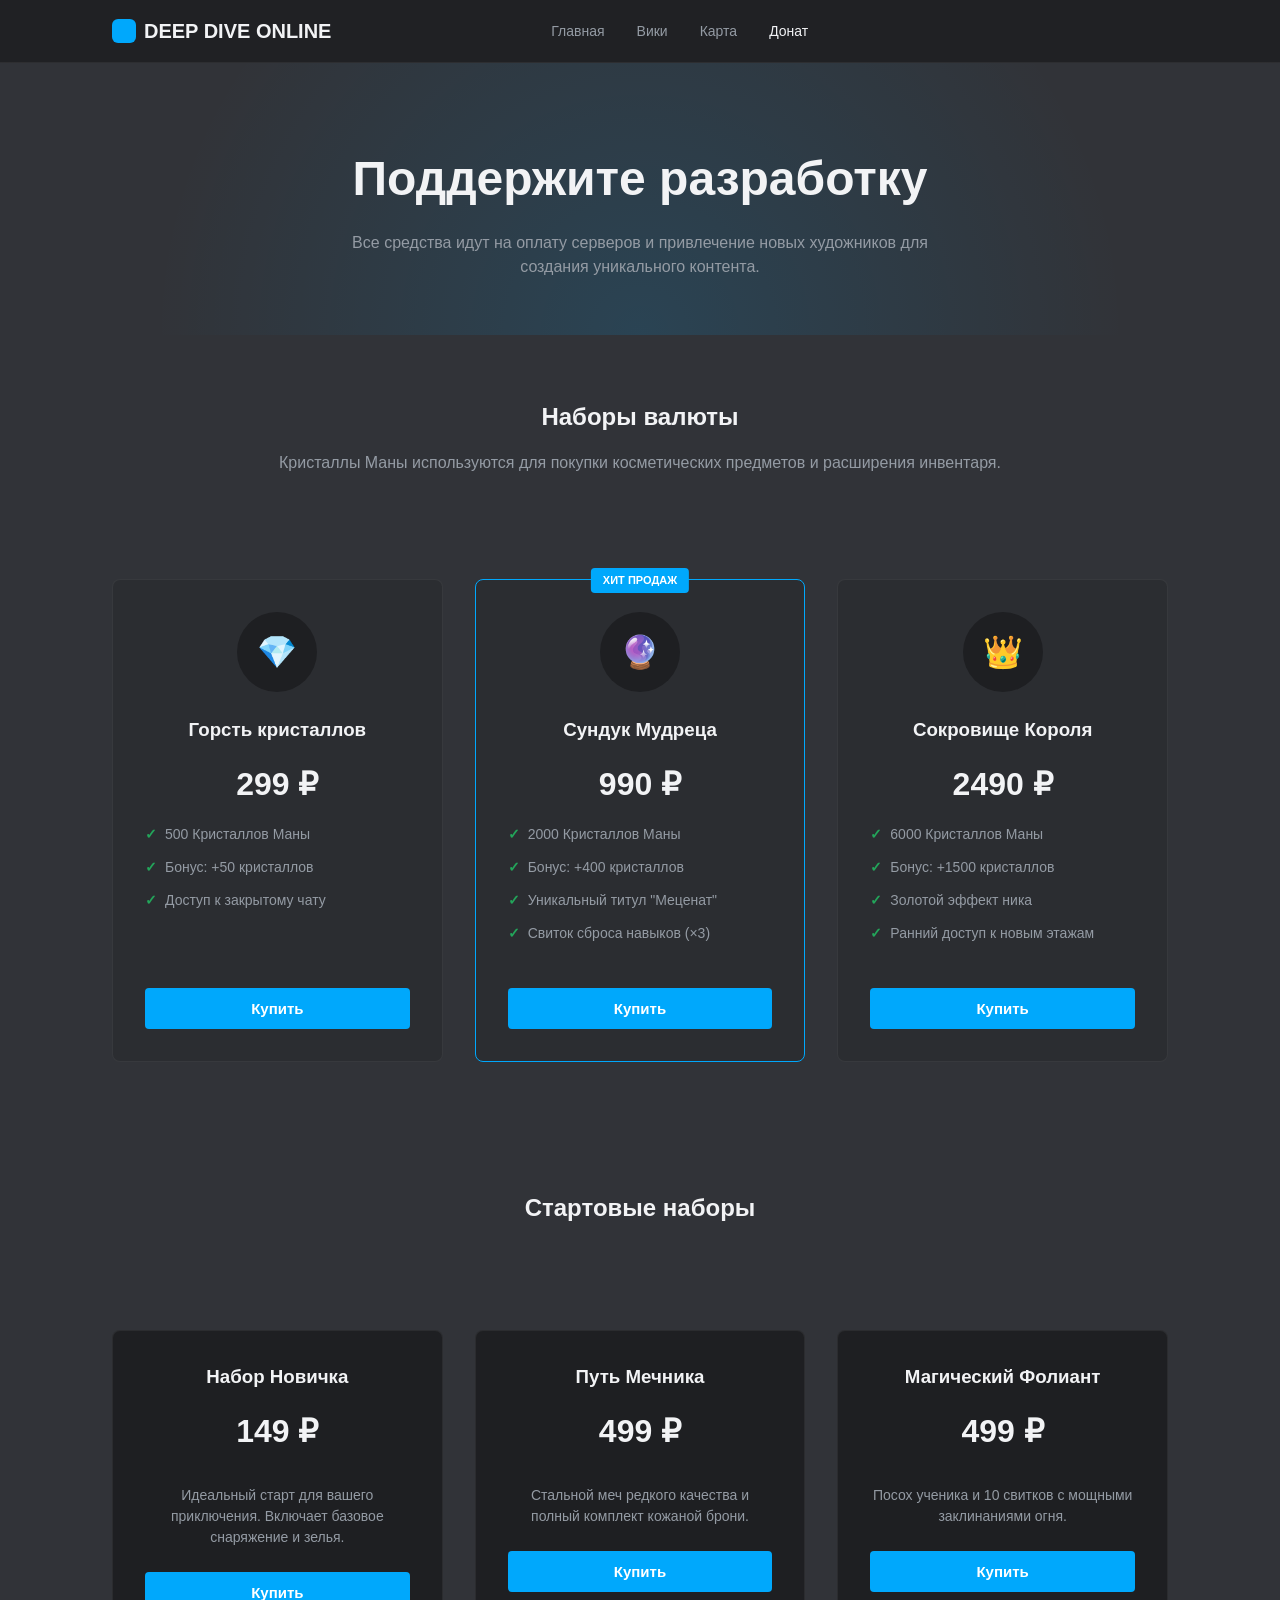
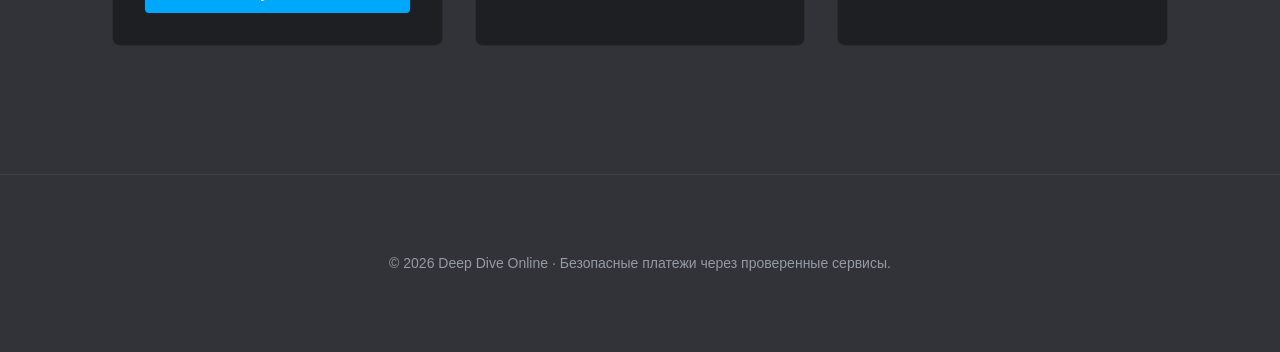
==== donate.html @ 8f648a24 "add site files" ====
<!doctype html>
<html lang="ru">
<head>
  <meta charset="utf-8" />
  <meta name="viewport" content="width=device-width, initial-scale=1" />
  <title>Донат · Deep Dive Online</title>
  <style>
    :root {
      --bg:      #313338;
      --surface: #2b2d31;
      --surface-deep: #1e1f22;
      --fg:      #dbdee1;
      --fg-2:    #f2f3f5;
      --muted:   #949ba4;
      --border:  rgba(255, 255, 255, 0.06);
      --accent:  #00a8fc;
      --success: #23a55a;

      --font-display: "gg sans", -apple-system, BlinkMacSystemFont, "Segoe UI", Roboto, Helvetica, Arial, sans-serif;
      --font-body:    "gg sans", -apple-system, BlinkMacSystemFont, "Segoe UI", Roboto, Helvetica, Arial, sans-serif;
      --font-mono:    "gg mono", ui-monospace, 'JetBrains Mono', 'SF Mono', Menlo, monospace;

      --accent-soft: rgba(0, 168, 252, 0.14);
      --container: 1120px;
      --gutter: 32px;
      --radius: 8px;
    }

    *, *::before, *::after { box-sizing: border-box; }
    body {
      margin: 0;
      background: var(--bg);
      color: var(--fg);
      font-family: var(--font-body);
      font-size: 16px;
      line-height: 1.5;
    }
    a { color: inherit; text-decoration: none; }
    h1, h2, h3 { color: var(--fg-2); margin: 0; }

    .container { max-width: var(--container); margin-inline: auto; padding-inline: var(--gutter); }

    .topnav {
      position: sticky; top: 0; z-index: 100;
      background: rgba(30, 31, 34, 0.85);
      backdrop-filter: blur(12px);
      border-bottom: 1px solid var(--border);
    }
    .topnav-inner { display: flex; align-items: center; justify-content: space-between; padding-block: 16px; }
    .logo { font-size: 20px; font-weight: 800; color: var(--fg-2); display: flex; align-items: center; gap: 8px; }
    .logo-icon { width: 24px; height: 24px; background: var(--accent); border-radius: 6px; }
    .topnav nav { display: flex; gap: 32px; }
    .topnav nav a { font-size: 14px; font-weight: 500; color: var(--muted); }
    .topnav nav a:hover, .topnav nav a.active { color: var(--fg-2); }

    .hero { text-align: center; padding-block: 80px 40px; background: radial-gradient(circle at 50% 100%, var(--accent-soft) 0%, transparent 70%); }
    .hero h1 { font-size: 48px; margin-bottom: 16px; }
    .hero p { color: var(--muted); max-width: 600px; margin-inline: auto; }

    .grid { display: grid; grid-template-columns: repeat(3, 1fr); gap: 32px; padding-block: 64px; }
    @media (max-width: 900px) { .grid { grid-template-columns: repeat(2, 1fr); } }
    @media (max-width: 600px) { .grid { grid-template-columns: 1fr; } }

    .pack-card {
      background: var(--surface); border: 1px solid var(--border); border-radius: var(--radius);
      padding: 32px; text-align: center; display: flex; flex-direction: column; transition: transform 0.2s ease;
    }
    .pack-card:hover { transform: translateY(-8px); border-color: var(--accent); }
    .pack-icon { width: 80px; height: 80px; background: var(--surface-deep); border-radius: 50%; margin: 0 auto 24px; display: grid; place-items: center; color: var(--accent); font-size: 32px; }
    .pack-price { font-size: 32px; font-weight: 800; color: var(--fg-2); margin-block: 16px; }
    .pack-features { list-style: none; padding: 0; margin: 0 0 32px; font-size: 14px; color: var(--muted); text-align: left; flex-grow: 1; }
    .pack-features li { margin-bottom: 12px; display: flex; align-items: center; gap: 8px; }
    .pack-features li::before { content: '✓'; color: var(--success); font-weight: 800; }

    .btn {
      display: inline-flex; align-items: center; justify-content: center;
      padding: 12px 24px; border-radius: 4px; border: none;
      font-size: 15px; font-weight: 600; cursor: pointer; transition: all 0.2s ease;
    }
    .btn-primary { background: var(--accent); color: white; width: 100%; }
    .btn-primary:hover { opacity: 0.9; }

    .section-title { margin-bottom: 40px; text-align: center; }

    .pagefoot { padding-block: 64px; border-top: 1px solid var(--border); color: var(--muted); font-size: 14px; }
  </style>
</head>
<body>
  <header class="topnav">
    <div class="container topnav-inner">
      <a href="index.html" class="logo">
        <div class="logo-icon"></div>
        DEEP DIVE ONLINE
      </a>
      <nav>
        <a href="index.html">Главная</a>
        <a href="wiki.html">Вики</a>
        <a href="map.html">Карта</a>
        <a href="donate.html" class="active">Донат</a>
      </nav>
      <div style="width: 140px;"></div>
    </div>
  </header>

  <main>
    <section class="hero" data-od-id="donate-hero">
      <div class="container">
        <h1>Поддержите разработку</h1>
        <p>Все средства идут на оплату серверов и привлечение новых художников для создания уникального контента.</p>
      </div>
    </section>

    <section class="container" style="padding-block: 64px;" data-od-id="currency-packs">
      <div class="section-title">
        <h2>Наборы валюты</h2>
        <p style="color: var(--muted);">Кристаллы Маны используются для покупки косметических предметов и расширения инвентаря.</p>
      </div>

      <div class="grid">
        <div class="pack-card">
          <div class="pack-icon">💎</div>
          <h3>Горсть кристаллов</h3>
          <div class="pack-price">299 ₽</div>
          <ul class="pack-features">
            <li>500 Кристаллов Маны</li>
            <li>Бонус: +50 кристаллов</li>
            <li>Доступ к закрытому чату</li>
          </ul>
          <button class="btn btn-primary">Купить</button>
        </div>

        <div class="pack-card" style="border-color: var(--accent); position: relative;">
          <div style="position: absolute; top: -12px; left: 50%; transform: translateX(-50%); background: var(--accent); color: white; padding: 4px 12px; border-radius: 4px; font-size: 11px; font-weight: 800; text-transform: uppercase;">ХИТ ПРОДАЖ</div>
          <div class="pack-icon">🔮</div>
          <h3>Сундук Мудреца</h3>
          <div class="pack-price">990 ₽</div>
          <ul class="pack-features">
            <li>2000 Кристаллов Маны</li>
            <li>Бонус: +400 кристаллов</li>
            <li>Уникальный титул "Меценат"</li>
            <li>Свиток сброса навыков (×3)</li>
          </ul>
          <button class="btn btn-primary">Купить</button>
        </div>

        <div class="pack-card">
          <div class="pack-icon">👑</div>
          <h3>Сокровище Короля</h3>
          <div class="pack-price">2490 ₽</div>
          <ul class="pack-features">
            <li>6000 Кристаллов Маны</li>
            <li>Бонус: +1500 кристаллов</li>
            <li>Золотой эффект ника</li>
            <li>Ранний доступ к новым этажам</li>
          </ul>
          <button class="btn btn-primary">Купить</button>
        </div>
      </div>

      <div class="section-title" style="margin-top: 64px;" data-od-id="starter-packs-title">
        <h2>Стартовые наборы</h2>
      </div>

      <div class="grid" data-od-id="starter-packs">
        <div class="pack-card" style="background: var(--surface-deep);">
          <h3>Набор Новичка</h3>
          <div class="pack-price">149 ₽</div>
          <p style="font-size: 14px; color: var(--muted); margin-bottom: 24px;">Идеальный старт для вашего приключения. Включает базовое снаряжение и зелья.</p>
          <button class="btn btn-primary">Купить</button>
        </div>
        <div class="pack-card" style="background: var(--surface-deep);">
          <h3>Путь Мечника</h3>
          <div class="pack-price">499 ₽</div>
          <p style="font-size: 14px; color: var(--muted); margin-bottom: 24px;">Стальной меч редкого качества и полный комплект кожаной брони.</p>
          <button class="btn btn-primary">Купить</button>
        </div>
        <div class="pack-card" style="background: var(--surface-deep);">
          <h3>Магический Фолиант</h3>
          <div class="pack-price">499 ₽</div>
          <p style="font-size: 14px; color: var(--muted); margin-bottom: 24px;">Посох ученика и 10 свитков с мощными заклинаниями огня.</p>
          <button class="btn btn-primary">Купить</button>
        </div>
      </div>
    </section>
  </main>

  <footer class="pagefoot">
    <div class="container" style="text-align: center;">
      <p>© 2026 Deep Dive Online · Безопасные платежи через проверенные сервисы.</p>
    </div>
  </footer>
</body>
</html>
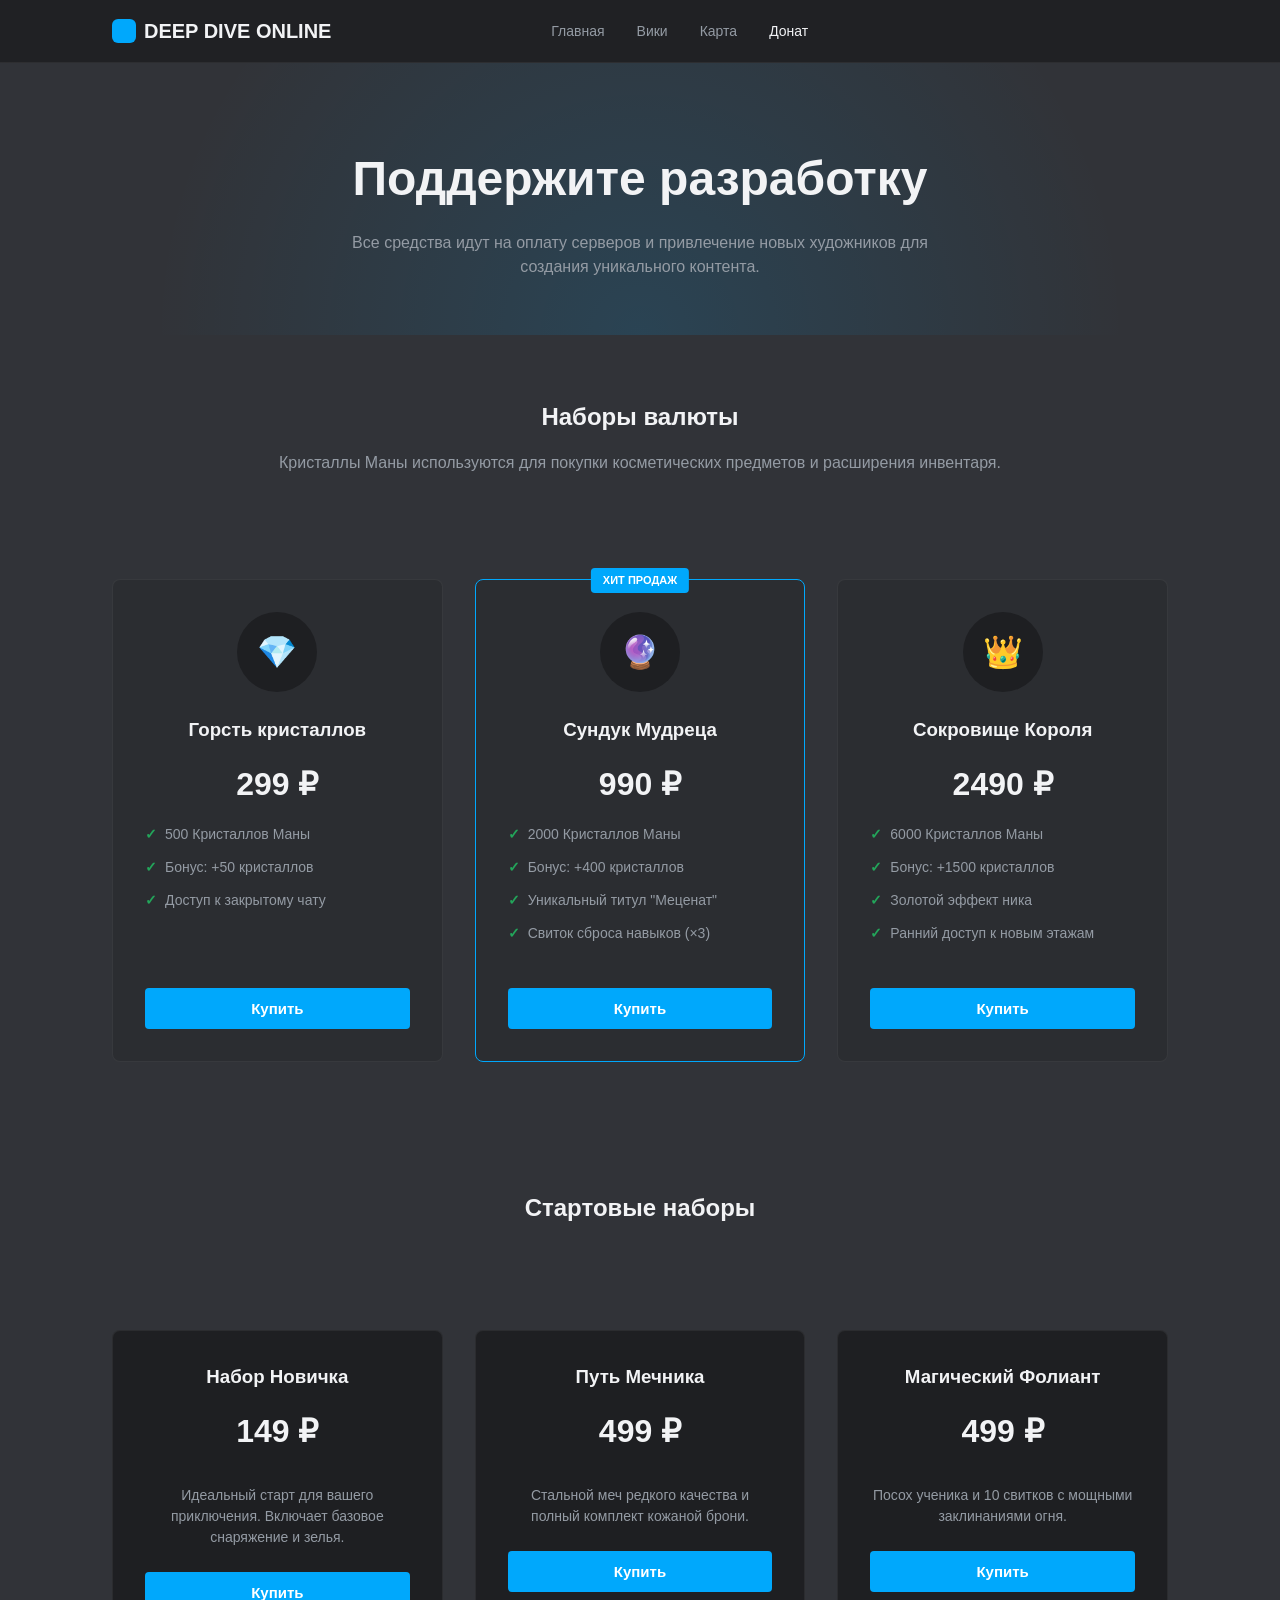
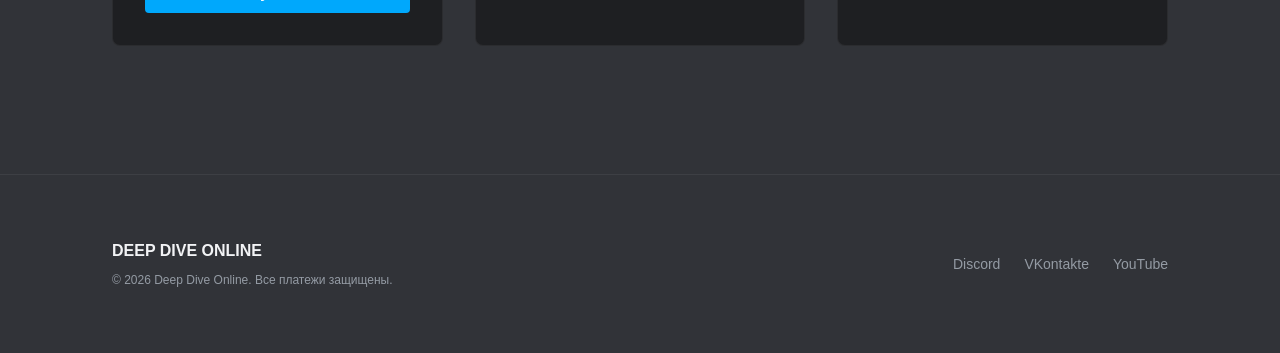
==== commit 82987613: "Added new game menu" ====
--- a/donate.html
+++ b/donate.html
@@ -185,9 +185,20 @@
   </main>
 
   <footer class="pagefoot">
-    <div class="container" style="text-align: center;">
-      <p>© 2026 Deep Dive Online · Безопасные платежи через проверенные сервисы.</p>
+    <div class="container" style="display: flex; justify-content: space-between; align-items: center;">
+      <div>
+        <div class="logo" style="font-size: 16px; margin-bottom: 8px;">DEEP DIVE ONLINE</div>
+        <p style="font-size: 12px; color: var(--muted); margin: 0;">© 2026 Deep Dive Online. Все платежи защищены.</p>
+      </div>
+      <div style="display: flex; gap: 24px;">
+        <a href="https://discord.gg/4eaTYPNJUj" target="_blank" style="color: var(--muted); transition: color 0.2s ease;">Discord</a>
+        <a href="#" style="color: var(--muted);">VKontakte</a>
+        <a href="#" style="color: var(--muted);">YouTube</a>
+      </div>
     </div>
   </footer>
+  <style>
+    .pagefoot a:hover { color: var(--fg-2) !important; }
+  </style>
 </body>
 </html>
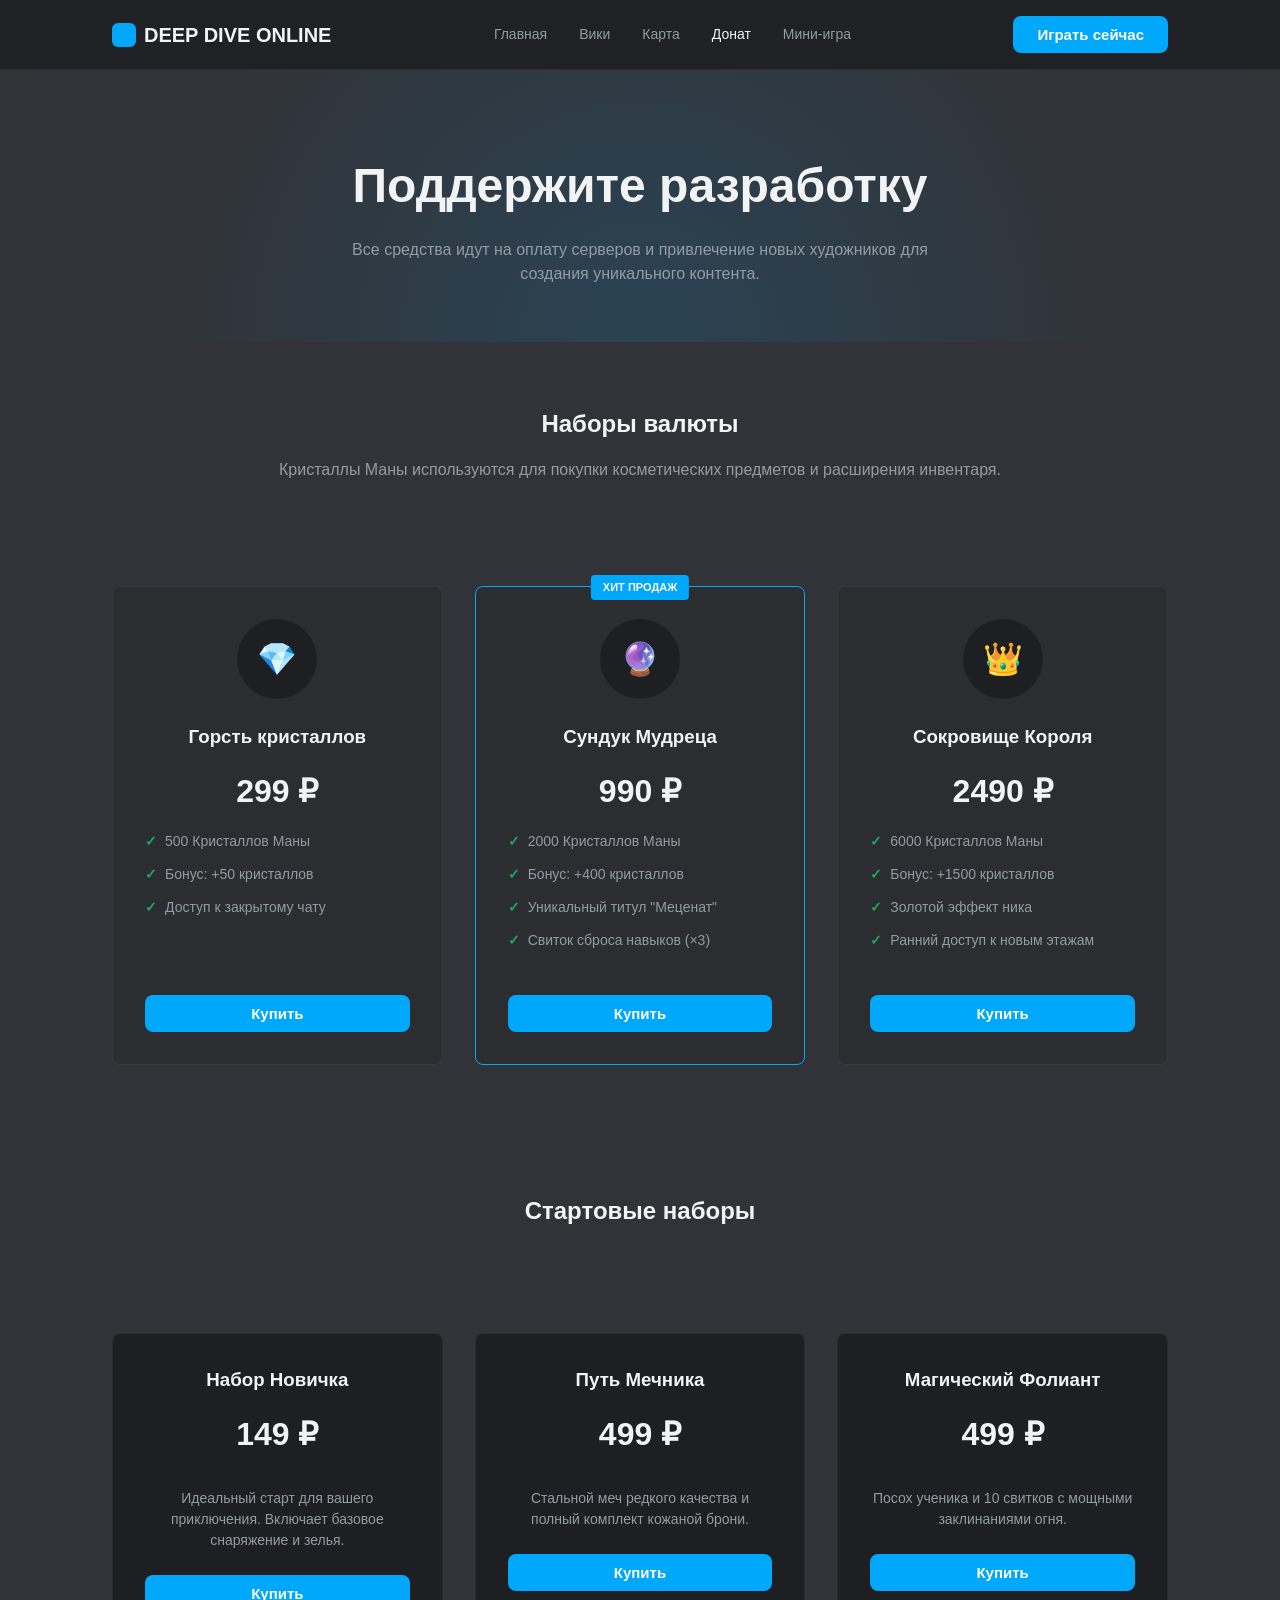
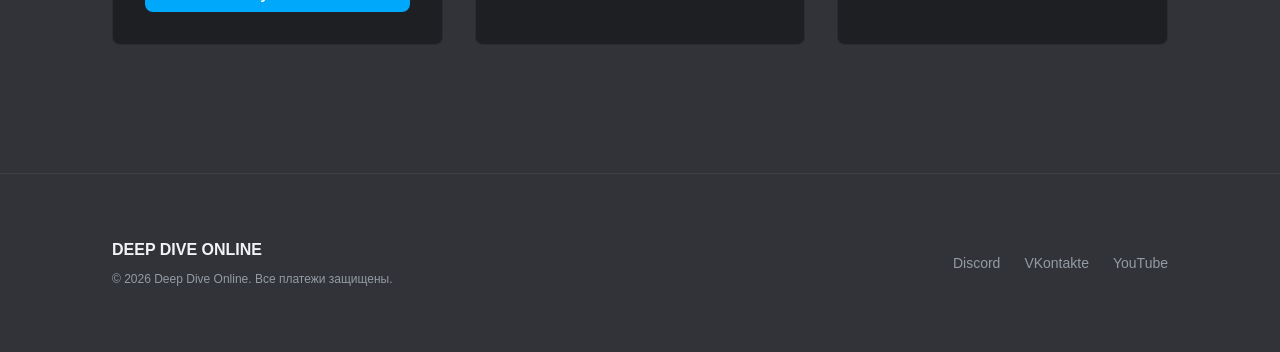
==== commit 0e9bdfd8: "Обновил сайт" ====
--- a/donate.html
+++ b/donate.html
@@ -48,13 +48,50 @@
     }
     .topnav-inner { display: flex; align-items: center; justify-content: space-between; padding-block: 16px; }
     .logo { font-size: 20px; font-weight: 800; color: var(--fg-2); display: flex; align-items: center; gap: 8px; }
-    .logo-icon { width: 24px; height: 24px; background: var(--accent); border-radius: 6px; }
+    .logo-icon { width: 24px; height: 24px; background: var(--accent); border-radius: 6px; flex-shrink: 0; }
     .topnav nav { display: flex; gap: 32px; }
-    .topnav nav a { font-size: 14px; font-weight: 500; color: var(--muted); }
+    .topnav nav a { font-size: 14px; font-weight: 500; color: var(--muted); white-space: nowrap; }
     .topnav nav a:hover, .topnav nav a.active { color: var(--fg-2); }
-
-    .hero { text-align: center; padding-block: 80px 40px; background: radial-gradient(circle at 50% 100%, var(--accent-soft) 0%, transparent 70%); }
-    .hero h1 { font-size: 48px; margin-bottom: 16px; }
+    .topnav .btn { flex-shrink: 0; }
+
+    .nav-toggle {
+      display: none; flex-direction: column; gap: 5px; cursor: pointer;
+      background: none; border: none; padding: 8px; z-index: 200;
+    }
+    .nav-toggle span {
+      display: block; width: 22px; height: 2px; background: var(--fg-2);
+      border-radius: 2px; transition: transform 0.3s ease, opacity 0.3s ease;
+    }
+    .nav-toggle.is-active span:nth-child(1) { transform: translateY(7px) rotate(45deg); }
+    .nav-toggle.is-active span:nth-child(2) { opacity: 0; }
+    .nav-toggle.is-active span:nth-child(3) { transform: translateY(-7px) rotate(-45deg); }
+
+    .nav-overlay {
+      display: none; position: fixed; inset: 0; background: rgba(0,0,0,0.6);
+      z-index: 50; opacity: 0; transition: opacity 0.3s ease;
+    }
+    .nav-overlay.is-open { display: block; opacity: 1; }
+
+    @media (max-width: 820px) {
+      .topnav nav {
+        position: fixed; top: 0; right: -280px; width: 260px; height: 100vh;
+        background: var(--surface-deep); flex-direction: column; gap: 4px;
+        padding: 80px 24px 24px; z-index: 100; transition: right 0.3s cubic-bezier(0.4, 0, 0.2, 1);
+        border-left: 1px solid var(--border); box-shadow: -20px 0 40px rgba(0,0,0,0.4);
+      }
+      .topnav nav.is-open { right: 0; }
+      .topnav nav a { font-size: 16px; padding: 12px 16px; border-radius: 6px; white-space: normal; }
+      .topnav nav a:hover { background: var(--fg-soft); }
+      .topnav .btn { display: none; }
+      .nav-toggle { display: flex; }
+    }
+    @media (max-width: 480px) {
+      .topnav-inner { padding-block: 12px; }
+      .logo { font-size: 16px; }
+    }
+
+    .hero { text-align: center; padding-block: clamp(48px, 8vw, 80px) clamp(24px, 4vw, 40px); background: radial-gradient(circle at 50% 100%, var(--accent-soft) 0%, transparent 70%); }
+    .hero h1 { font-size: clamp(32px, 6vw, 48px); margin-bottom: 16px; }
     .hero p { color: var(--muted); max-width: 600px; margin-inline: auto; }
 
     .grid { display: grid; grid-template-columns: repeat(3, 1fr); gap: 32px; padding-block: 64px; }
@@ -74,15 +111,43 @@
 
     .btn {
       display: inline-flex; align-items: center; justify-content: center;
-      padding: 12px 24px; border-radius: 4px; border: none;
+      padding: 10px 24px; border-radius: var(--radius); border: none;
       font-size: 15px; font-weight: 600; cursor: pointer; transition: all 0.2s ease;
     }
-    .btn-primary { background: var(--accent); color: white; width: 100%; }
+    .btn-primary { background: var(--accent); color: white; }
     .btn-primary:hover { opacity: 0.9; }
 
     .section-title { margin-bottom: 40px; text-align: center; }
 
-    .pagefoot { padding-block: 64px; border-top: 1px solid var(--border); color: var(--muted); font-size: 14px; }
+    .pagefoot { padding-block: clamp(40px, 6vw, 64px); border-top: 1px solid var(--border); color: var(--muted); font-size: 14px; }
+    .pagefoot-inner { display: flex; justify-content: space-between; align-items: center; flex-wrap: wrap; gap: 16px; }
+    @media (max-width: 600px) { .pagefoot-inner { flex-direction: column; text-align: center; } }
+
+    /* ===== ANIMATIONS ===== */
+    @keyframes fadeInUp {
+      from { opacity: 0; transform: translateY(30px); }
+      to   { opacity: 1; transform: translateY(0); }
+    }
+    @keyframes fadeIn {
+      from { opacity: 0; }
+      to   { opacity: 1; }
+    }
+    @keyframes float {
+      0%, 100% { transform: translateY(0); }
+      50%      { transform: translateY(-12px); }
+    }
+    .reveal {
+      opacity: 0; transform: translateY(30px);
+      transition: opacity 0.7s cubic-bezier(0.16, 1, 0.3, 1),
+                  transform 0.7s cubic-bezier(0.16, 1, 0.3, 1);
+    }
+    .reveal.visible {
+      opacity: 1; transform: translateY(0);
+    }
+    .reveal-delay-1 { transition-delay: 0.1s; }
+    .reveal-delay-2 { transition-delay: 0.2s; }
+    .reveal-delay-3 { transition-delay: 0.3s; }
+    .animate-float { animation: float 6s ease-in-out infinite; }
   </style>
 </head>
 <body>
@@ -92,18 +157,24 @@
         <div class="logo-icon"></div>
         DEEP DIVE ONLINE
       </a>
-      <nav>
+      <nav id="mainNav">
         <a href="index.html">Главная</a>
         <a href="wiki.html">Вики</a>
         <a href="map.html">Карта</a>
         <a href="donate.html" class="active">Донат</a>
+        <a href="minigame.html">Мини-игра</a>
+        <a href="#" class="btn btn-primary" style="display:none; text-align:center; margin-top:8px;" id="mobileCta">Играть сейчас</a>
       </nav>
-      <div style="width: 140px;"></div>
+      <button class="btn btn-primary" id="desktopCta">Играть сейчас</button>
+      <button class="nav-toggle" id="navToggle" aria-label="Меню">
+        <span></span><span></span><span></span>
+      </button>
     </div>
+    <div class="nav-overlay" id="navOverlay"></div>
   </header>
 
   <main>
-    <section class="hero" data-od-id="donate-hero">
+    <section class="hero reveal" data-od-id="donate-hero">
       <div class="container">
         <h1>Поддержите разработку</h1>
         <p>Все средства идут на оплату серверов и привлечение новых художников для создания уникального контента.</p>
@@ -111,14 +182,14 @@
     </section>
 
     <section class="container" style="padding-block: 64px;" data-od-id="currency-packs">
-      <div class="section-title">
+      <div class="section-title reveal">
         <h2>Наборы валюты</h2>
         <p style="color: var(--muted);">Кристаллы Маны используются для покупки косметических предметов и расширения инвентаря.</p>
       </div>
 
       <div class="grid">
-        <div class="pack-card">
-          <div class="pack-icon">💎</div>
+        <div class="pack-card reveal reveal-delay-1">
+          <div class="pack-icon animate-float">💎</div>
           <h3>Горсть кристаллов</h3>
           <div class="pack-price">299 ₽</div>
           <ul class="pack-features">
@@ -129,9 +200,9 @@
           <button class="btn btn-primary">Купить</button>
         </div>
 
-        <div class="pack-card" style="border-color: var(--accent); position: relative;">
+        <div class="pack-card reveal reveal-delay-2" style="border-color: var(--accent); position: relative;">
           <div style="position: absolute; top: -12px; left: 50%; transform: translateX(-50%); background: var(--accent); color: white; padding: 4px 12px; border-radius: 4px; font-size: 11px; font-weight: 800; text-transform: uppercase;">ХИТ ПРОДАЖ</div>
-          <div class="pack-icon">🔮</div>
+          <div class="pack-icon animate-float" style="animation-delay: 0.5s;">🔮</div>
           <h3>Сундук Мудреца</h3>
           <div class="pack-price">990 ₽</div>
           <ul class="pack-features">
@@ -143,8 +214,8 @@
           <button class="btn btn-primary">Купить</button>
         </div>
 
-        <div class="pack-card">
-          <div class="pack-icon">👑</div>
+        <div class="pack-card reveal reveal-delay-3">
+          <div class="pack-icon animate-float" style="animation-delay: 1s;">👑</div>
           <h3>Сокровище Короля</h3>
           <div class="pack-price">2490 ₽</div>
           <ul class="pack-features">
@@ -157,24 +228,24 @@
         </div>
       </div>
 
-      <div class="section-title" style="margin-top: 64px;" data-od-id="starter-packs-title">
+      <div class="section-title reveal" style="margin-top: 64px;" data-od-id="starter-packs-title">
         <h2>Стартовые наборы</h2>
       </div>
 
       <div class="grid" data-od-id="starter-packs">
-        <div class="pack-card" style="background: var(--surface-deep);">
+        <div class="pack-card reveal" style="background: var(--surface-deep);">
           <h3>Набор Новичка</h3>
           <div class="pack-price">149 ₽</div>
           <p style="font-size: 14px; color: var(--muted); margin-bottom: 24px;">Идеальный старт для вашего приключения. Включает базовое снаряжение и зелья.</p>
           <button class="btn btn-primary">Купить</button>
         </div>
-        <div class="pack-card" style="background: var(--surface-deep);">
+        <div class="pack-card reveal reveal-delay-1" style="background: var(--surface-deep);">
           <h3>Путь Мечника</h3>
           <div class="pack-price">499 ₽</div>
           <p style="font-size: 14px; color: var(--muted); margin-bottom: 24px;">Стальной меч редкого качества и полный комплект кожаной брони.</p>
           <button class="btn btn-primary">Купить</button>
         </div>
-        <div class="pack-card" style="background: var(--surface-deep);">
+        <div class="pack-card reveal reveal-delay-2" style="background: var(--surface-deep);">
           <h3>Магический Фолиант</h3>
           <div class="pack-price">499 ₽</div>
           <p style="font-size: 14px; color: var(--muted); margin-bottom: 24px;">Посох ученика и 10 свитков с мощными заклинаниями огня.</p>
@@ -185,7 +256,7 @@
   </main>
 
   <footer class="pagefoot">
-    <div class="container" style="display: flex; justify-content: space-between; align-items: center;">
+    <div class="container pagefoot-inner">
       <div>
         <div class="logo" style="font-size: 16px; margin-bottom: 8px;">DEEP DIVE ONLINE</div>
         <p style="font-size: 12px; color: var(--muted); margin: 0;">© 2026 Deep Dive Online. Все платежи защищены.</p>
@@ -200,5 +271,55 @@
   <style>
     .pagefoot a:hover { color: var(--fg-2) !important; }
   </style>
+
+  <script>
+    const navToggle = document.getElementById('navToggle');
+    const mainNav = document.getElementById('mainNav');
+    const navOverlay = document.getElementById('navOverlay');
+    const mobileCta = document.getElementById('mobileCta');
+    const desktopCta = document.getElementById('desktopCta');
+
+    function isMobile() { return window.innerWidth <= 820; }
+
+    function updateNav() {
+      if (isMobile()) {
+        if (mobileCta) mobileCta.style.display = 'block';
+        if (desktopCta) desktopCta.style.display = 'none';
+      } else {
+        if (mobileCta) mobileCta.style.display = 'none';
+        if (desktopCta) desktopCta.style.display = 'inline-flex';
+        mainNav.classList.remove('is-open');
+        navOverlay.classList.remove('is-open');
+        navToggle.classList.remove('is-active');
+      }
+    }
+
+    navToggle.addEventListener('click', () => {
+      mainNav.classList.toggle('is-open');
+      navOverlay.classList.toggle('is-open');
+      navToggle.classList.toggle('is-active');
+    });
+
+    navOverlay.addEventListener('click', () => {
+      mainNav.classList.remove('is-open');
+      navOverlay.classList.remove('is-open');
+      navToggle.classList.remove('is-active');
+    });
+
+    window.addEventListener('resize', updateNav);
+    updateNav();
+
+    // Scroll reveal animations
+    const revealObserver = new IntersectionObserver((entries) => {
+      entries.forEach(entry => {
+        if (entry.isIntersecting) {
+          entry.target.classList.add('visible');
+          revealObserver.unobserve(entry.target);
+        }
+      });
+    }, { threshold: 0.1, rootMargin: '0px 0px -40px 0px' });
+
+    document.querySelectorAll('.reveal').forEach(el => revealObserver.observe(el));
+  </script>
 </body>
 </html>
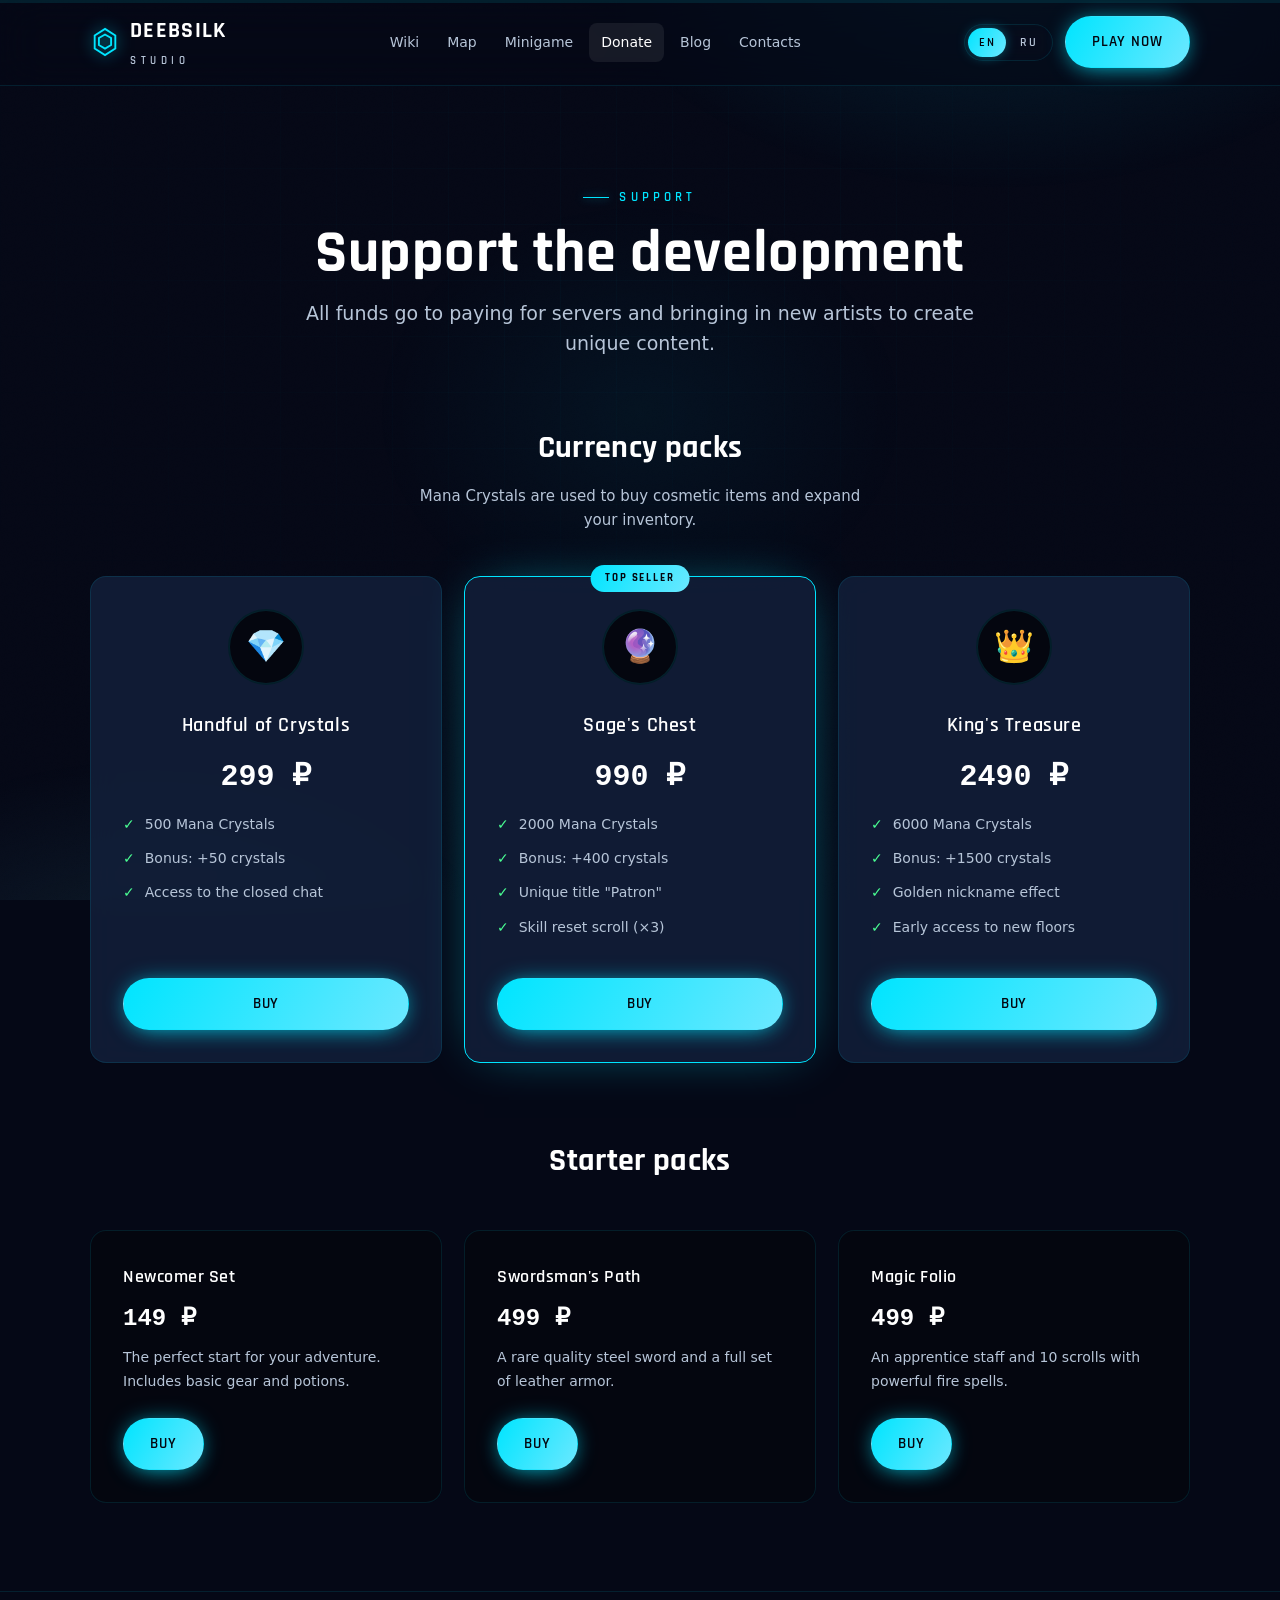
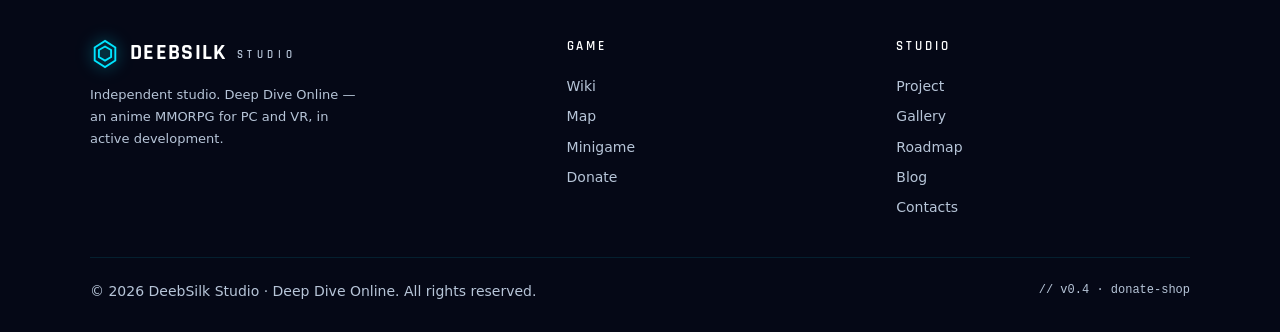
==== commit 5cb12e5b: "git push" ====
--- a/donate.html
+++ b/donate.html
@@ -1,325 +1,288 @@
 <!doctype html>
-<html lang="ru">
+<html lang="en">
 <head>
   <meta charset="utf-8" />
   <meta name="viewport" content="width=device-width, initial-scale=1" />
-  <title>Донат · Deep Dive Online</title>
+  <meta name="x-page" content="donate" />
+  <title>Donate · DeebSilk Studio — Deep Dive Online</title>
+  <meta name="description" content="Support DeebSilk Studio. Mana crystal packs and starter bundles for Deep Dive Online — all funds go to servers and art." />
+  <meta name="theme-color" content="#050816" />
+  <meta property="og:type" content="website" />
+  <meta property="og:site_name" content="DeebSilk Studio" />
+  <meta property="og:title" content="Donate · Deep Dive Online" />
+  <meta property="og:description" content="Support the development of Deep Dive Online." />
+  <link rel="icon" href="data:image/svg+xml,%3Csvg xmlns='http://www.w3.org/2000/svg' viewBox='0 0 32 32'%3E%3Cpath d='M16 2 27 9v14L16 30 5 23V9z' fill='none' stroke='%2300e5ff' stroke-width='2.4'/%3E%3Cpath d='M16 8l6.5 3.75v7.5L16 23l-6.5-3.75v-7.5z' fill='none' stroke='%2359d8ff' stroke-width='2.4'/%3E%3C/svg%3E" />
+  <link rel="preconnect" href="https://fonts.googleapis.com" />
+  <link rel="preconnect" href="https://fonts.gstatic.com" crossorigin />
+  <link href="https://fonts.googleapis.com/css2?family=Rajdhani:wght@500;600;700&display=swap" rel="stylesheet" />
+  <link rel="stylesheet" href="css/deebsilk.css?v=4" />
   <style>
-    :root {
-      --bg:      #313338;
-      --surface: #2b2d31;
-      --surface-deep: #1e1f22;
-      --fg:      #dbdee1;
-      --fg-2:    #f2f3f5;
-      --muted:   #949ba4;
-      --border:  rgba(255, 255, 255, 0.06);
-      --accent:  #00a8fc;
-      --success: #23a55a;
-
-      --font-display: "gg sans", -apple-system, BlinkMacSystemFont, "Segoe UI", Roboto, Helvetica, Arial, sans-serif;
-      --font-body:    "gg sans", -apple-system, BlinkMacSystemFont, "Segoe UI", Roboto, Helvetica, Arial, sans-serif;
-      --font-mono:    "gg mono", ui-monospace, 'JetBrains Mono', 'SF Mono', Menlo, monospace;
-
-      --accent-soft: rgba(0, 168, 252, 0.14);
-      --container: 1120px;
-      --gutter: 32px;
-      --radius: 8px;
-    }
-
-    *, *::before, *::after { box-sizing: border-box; }
-    body {
-      margin: 0;
-      background: var(--bg);
-      color: var(--fg);
-      font-family: var(--font-body);
-      font-size: 16px;
-      line-height: 1.5;
-    }
-    a { color: inherit; text-decoration: none; }
-    h1, h2, h3 { color: var(--fg-2); margin: 0; }
-
-    .container { max-width: var(--container); margin-inline: auto; padding-inline: var(--gutter); }
-
-    .topnav {
-      position: sticky; top: 0; z-index: 100;
-      background: rgba(30, 31, 34, 0.85);
-      backdrop-filter: blur(12px);
-      border-bottom: 1px solid var(--border);
-    }
-    .topnav-inner { display: flex; align-items: center; justify-content: space-between; padding-block: 16px; }
-    .logo { font-size: 20px; font-weight: 800; color: var(--fg-2); display: flex; align-items: center; gap: 8px; }
-    .logo-icon { width: 24px; height: 24px; background: var(--accent); border-radius: 6px; flex-shrink: 0; }
-    .topnav nav { display: flex; gap: 32px; }
-    .topnav nav a { font-size: 14px; font-weight: 500; color: var(--muted); white-space: nowrap; }
-    .topnav nav a:hover, .topnav nav a.active { color: var(--fg-2); }
-    .topnav .btn { flex-shrink: 0; }
-
-    .nav-toggle {
-      display: none; flex-direction: column; gap: 5px; cursor: pointer;
-      background: none; border: none; padding: 8px; z-index: 200;
-    }
-    .nav-toggle span {
-      display: block; width: 22px; height: 2px; background: var(--fg-2);
-      border-radius: 2px; transition: transform 0.3s ease, opacity 0.3s ease;
-    }
-    .nav-toggle.is-active span:nth-child(1) { transform: translateY(7px) rotate(45deg); }
-    .nav-toggle.is-active span:nth-child(2) { opacity: 0; }
-    .nav-toggle.is-active span:nth-child(3) { transform: translateY(-7px) rotate(-45deg); }
-
-    .nav-overlay {
-      display: none; position: fixed; inset: 0; background: rgba(0,0,0,0.6);
-      z-index: 50; opacity: 0; transition: opacity 0.3s ease;
-    }
-    .nav-overlay.is-open { display: block; opacity: 1; }
-
-    @media (max-width: 820px) {
-      .topnav nav {
-        position: fixed; top: 0; right: -280px; width: 260px; height: 100vh;
-        background: var(--surface-deep); flex-direction: column; gap: 4px;
-        padding: 80px 24px 24px; z-index: 100; transition: right 0.3s cubic-bezier(0.4, 0, 0.2, 1);
-        border-left: 1px solid var(--border); box-shadow: -20px 0 40px rgba(0,0,0,0.4);
-      }
-      .topnav nav.is-open { right: 0; }
-      .topnav nav a { font-size: 16px; padding: 12px 16px; border-radius: 6px; white-space: normal; }
-      .topnav nav a:hover { background: var(--fg-soft); }
-      .topnav .btn { display: none; }
-      .nav-toggle { display: flex; }
-    }
-    @media (max-width: 480px) {
-      .topnav-inner { padding-block: 12px; }
-      .logo { font-size: 16px; }
-    }
-
-    .hero { text-align: center; padding-block: clamp(48px, 8vw, 80px) clamp(24px, 4vw, 40px); background: radial-gradient(circle at 50% 100%, var(--accent-soft) 0%, transparent 70%); }
-    .hero h1 { font-size: clamp(32px, 6vw, 48px); margin-bottom: 16px; }
-    .hero p { color: var(--muted); max-width: 600px; margin-inline: auto; }
-
-    .grid { display: grid; grid-template-columns: repeat(3, 1fr); gap: 32px; padding-block: 64px; }
-    @media (max-width: 900px) { .grid { grid-template-columns: repeat(2, 1fr); } }
-    @media (max-width: 600px) { .grid { grid-template-columns: 1fr; } }
+    /* ─── page-specific layout (donate) ───────────────────────────── */
+    .page-hero { padding: clamp(56px, 8vw, 88px) 0 8px; text-align: center; }
+    .page-title { font-family: var(--font-display); font-weight: 700; font-size: clamp(38px, 6vw, 60px); line-height: 1; letter-spacing: .01em; }
+    .page-sub { color: var(--muted); font-size: var(--fs-lead); max-width: 58ch; margin: 14px auto 0; }
+
+    .donate-shell { padding-block: clamp(32px, 5vw, 56px) clamp(48px, 7vw, 88px); }
+    .section-title { text-align: center; margin-bottom: clamp(28px, 4vw, 44px); }
+    .section-title h2 { font-family: var(--font-display); font-weight: 700; font-size: clamp(24px, 4vw, 32px); letter-spacing: .01em; }
+    .section-title p { color: var(--muted); max-width: 52ch; margin: 10px auto 0; font-size: 15px; }
+
+    .pack-grid { display: grid; grid-template-columns: repeat(3, minmax(0, 1fr)); gap: 22px; margin-bottom: clamp(40px, 6vw, 72px); }
+    @media (max-width: 900px) { .pack-grid { grid-template-columns: repeat(2, minmax(0, 1fr)); } }
+    @media (max-width: 600px) { .pack-grid { grid-template-columns: 1fr; } }
 
     .pack-card {
-      background: var(--surface); border: 1px solid var(--border); border-radius: var(--radius);
-      padding: 32px; text-align: center; display: flex; flex-direction: column; transition: transform 0.2s ease;
-    }
-    .pack-card:hover { transform: translateY(-8px); border-color: var(--accent); }
-    .pack-icon { width: 80px; height: 80px; background: var(--surface-deep); border-radius: 50%; margin: 0 auto 24px; display: grid; place-items: center; color: var(--accent); font-size: 32px; }
-    .pack-price { font-size: 32px; font-weight: 800; color: var(--fg-2); margin-block: 16px; }
-    .pack-features { list-style: none; padding: 0; margin: 0 0 32px; font-size: 14px; color: var(--muted); text-align: left; flex-grow: 1; }
-    .pack-features li { margin-bottom: 12px; display: flex; align-items: center; gap: 8px; }
-    .pack-features li::before { content: '✓'; color: var(--success); font-weight: 800; }
-
-    .btn {
-      display: inline-flex; align-items: center; justify-content: center;
-      padding: 10px 24px; border-radius: var(--radius); border: none;
-      font-size: 15px; font-weight: 600; cursor: pointer; transition: all 0.2s ease;
-    }
-    .btn-primary { background: var(--accent); color: white; }
-    .btn-primary:hover { opacity: 0.9; }
-
-    .section-title { margin-bottom: 40px; text-align: center; }
-
-    .pagefoot { padding-block: clamp(40px, 6vw, 64px); border-top: 1px solid var(--border); color: var(--muted); font-size: 14px; }
-    .pagefoot-inner { display: flex; justify-content: space-between; align-items: center; flex-wrap: wrap; gap: 16px; }
-    @media (max-width: 600px) { .pagefoot-inner { flex-direction: column; text-align: center; } }
-
-    /* ===== ANIMATIONS ===== */
-    @keyframes fadeInUp {
-      from { opacity: 0; transform: translateY(30px); }
-      to   { opacity: 1; transform: translateY(0); }
-    }
-    @keyframes fadeIn {
-      from { opacity: 0; }
-      to   { opacity: 1; }
-    }
-    @keyframes float {
-      0%, 100% { transform: translateY(0); }
-      50%      { transform: translateY(-12px); }
-    }
-    .reveal {
-      opacity: 0; transform: translateY(30px);
-      transition: opacity 0.7s cubic-bezier(0.16, 1, 0.3, 1),
-                  transform 0.7s cubic-bezier(0.16, 1, 0.3, 1);
-    }
-    .reveal.visible {
-      opacity: 1; transform: translateY(0);
-    }
-    .reveal-delay-1 { transition-delay: 0.1s; }
-    .reveal-delay-2 { transition-delay: 0.2s; }
-    .reveal-delay-3 { transition-delay: 0.3s; }
-    .animate-float { animation: float 6s ease-in-out infinite; }
+      position: relative; background: color-mix(in srgb, var(--card) 80%, transparent);
+      border: 1px solid var(--border-soft); border-radius: var(--radius-lg);
+      padding: clamp(24px, 3vw, 32px); text-align: center;
+      display: flex; flex-direction: column;
+      transition: border-color .25s ease, box-shadow .25s ease, transform .25s var(--ease);
+    }
+    .pack-card:hover { transform: translateY(-6px); border-color: var(--accent); box-shadow: 0 0 40px -18px var(--accent-glow); }
+    .pack-card.featured { border-color: var(--accent); box-shadow: 0 0 50px -20px var(--accent-glow); }
+    .pack-ribbon {
+      position: absolute; top: -12px; left: 50%; transform: translateX(-50%);
+      background: linear-gradient(120deg, var(--accent), var(--accent-2)); color: #04060f;
+      padding: 5px 14px; border-radius: 999px; font-family: var(--font-display); font-weight: 700;
+      font-size: 11px; letter-spacing: .18em; white-space: nowrap;
+    }
+    .pack-icon {
+      width: 76px; height: 76px; margin: 0 auto clamp(16px, 2.5vw, 24px);
+      background: var(--surface-deep); border: 1px solid var(--border-soft); border-radius: 50%;
+      display: grid; place-items: center; font-size: 32px; color: var(--accent);
+      box-shadow: inset 0 0 0 1px rgba(0,229,255,.12);
+    }
+    .pack-card h3 { font-family: var(--font-display); font-weight: 600; font-size: 20px; letter-spacing: .03em; }
+    .pack-price { font-family: var(--font-mono); font-size: 30px; font-weight: 700; color: var(--fg); margin-block: 12px; }
+    .pack-features { list-style: none; padding: 0; margin: 0 0 28px; font-size: 14px; color: var(--muted); text-align: left; flex-grow: 1; }
+    .pack-features li { margin-bottom: 12px; display: flex; align-items: center; gap: 10px; }
+    .pack-features li::before { content: '✓'; color: var(--success); font-weight: 800; flex-shrink: 0; }
+    .pack-card .btn { width: 100%; }
+
+    .pack-card.plain { background: var(--surface-deep); text-align: left; align-items: flex-start; }
+    .pack-card.plain h3 { font-size: 18px; }
+    .pack-card.plain .pack-price { font-size: 24px; margin-block: 8px; }
+    .pack-card.plain p { font-size: 14px; color: var(--muted); line-height: 1.7; margin: 0 0 24px; flex-grow: 1; }
+    .pack-card.plain .btn { width: auto; align-self: flex-start; }
+
+    .btn { width: auto; }
   </style>
 </head>
 <body>
+  <div class="bg-grad"></div>
+  <div class="bg-grid"></div>
+  <div class="bg-noise"></div>
+  <div class="progress-rail" aria-hidden="true"><div class="bar" id="scrollBar"></div></div>
+
   <header class="topnav">
     <div class="container topnav-inner">
       <a href="index.html" class="logo">
-        <div class="logo-icon"></div>
-        DEEP DIVE ONLINE
+        <svg class="logo-mark" viewBox="0 0 32 32" fill="none" stroke="currentColor" stroke-width="2"><path d="M16 2 27 9v14L16 30 5 23V9z"/><path d="M16 8l6.5 3.75v7.5L16 23l-6.5-3.75v-7.5z"/></svg>
+        <span>DEEBSILK<span class="sub">STUDIO</span></span>
       </a>
       <nav id="mainNav">
-        <a href="index.html">Главная</a>
-        <a href="wiki.html">Вики</a>
-        <a href="map.html">Карта</a>
-        <a href="donate.html" class="active">Донат</a>
-        <a href="minigame.html">Мини-игра</a>
-        <a href="#" class="btn btn-primary" style="display:none; text-align:center; margin-top:8px;" id="mobileCta">Играть сейчас</a>
+        <a href="wiki.html" data-i18n="nav.wiki">Wiki</a>
+        <a href="map.html" data-i18n="nav.map">Map</a>
+        <a href="minigame.html" data-i18n="nav.minigame">Minigame</a>
+        <a href="donate.html" class="active" data-i18n="nav.donate">Donate</a>
+        <a href="index.html#blog" data-i18n="nav.blog">Blog</a>
+        <a href="index.html#contact" data-i18n="nav.contact">Contacts</a>
+        <a href="index.html#download" class="btn btn-primary btn-dl-nav nav-mobile-cta"><span data-i18n="nav.play">Play now</span></a>
       </nav>
-      <button class="btn btn-primary" id="desktopCta">Играть сейчас</button>
-      <button class="nav-toggle" id="navToggle" aria-label="Меню">
-        <span></span><span></span><span></span>
-      </button>
+      <div class="nav-right">
+        <div class="lang-switch" role="group" aria-label="Language">
+          <button class="lang-btn" data-lang="en" type="button">EN</button>
+          <button class="lang-btn" data-lang="ru" type="button">RU</button>
+        </div>
+        <a href="index.html#download" class="btn btn-primary btn-dl-nav"><span data-i18n="nav.play">Play now</span></a>
+        <button class="nav-toggle" id="navToggle" data-i18n-title="nav.menu" aria-controls="mainNav" aria-expanded="false" aria-label="Menu"><span></span><span></span><span></span></button>
+      </div>
     </div>
     <div class="nav-overlay" id="navOverlay"></div>
   </header>
 
   <main>
-    <section class="hero reveal" data-od-id="donate-hero">
+    <section class="page-hero">
       <div class="container">
-        <h1>Поддержите разработку</h1>
-        <p>Все средства идут на оплату серверов и привлечение новых художников для создания уникального контента.</p>
+        <p class="eyebrow" data-i18n="donate.eyebrow">Support</p>
+        <h1 class="page-title" data-i18n="donate.title">Support the development</h1>
+        <p class="page-sub" data-i18n="donate.sub">All funds go to paying for servers and bringing in new artists to create unique content.</p>
       </div>
     </section>
 
-    <section class="container" style="padding-block: 64px;" data-od-id="currency-packs">
+    <div class="container donate-shell">
       <div class="section-title reveal">
-        <h2>Наборы валюты</h2>
-        <p style="color: var(--muted);">Кристаллы Маны используются для покупки косметических предметов и расширения инвентаря.</p>
-      </div>
-
-      <div class="grid">
-        <div class="pack-card reveal reveal-delay-1">
-          <div class="pack-icon animate-float">💎</div>
-          <h3>Горсть кристаллов</h3>
-          <div class="pack-price">299 ₽</div>
+        <h2 data-i18n="donate.currencyTitle">Currency packs</h2>
+        <p data-i18n="donate.currencySub">Mana Crystals are used to buy cosmetic items and expand the inventory.</p>
+      </div>
+
+      <div class="pack-grid">
+        <div class="pack-card reveal d1">
+          <div class="pack-icon">💎</div>
+          <h3 data-i18n="donate.p1t">A handful of crystals</h3>
+          <div class="pack-price" data-i18n="donate.p1price">299 ₽</div>
           <ul class="pack-features">
-            <li>500 Кристаллов Маны</li>
-            <li>Бонус: +50 кристаллов</li>
-            <li>Доступ к закрытому чату</li>
+            <li data-i18n="donate.p1f1">500 Mana Crystals</li>
+            <li data-i18n="donate.p1f2">Bonus: +50 crystals</li>
+            <li data-i18n="donate.p1f3">Access to the private chat</li>
           </ul>
-          <button class="btn btn-primary">Купить</button>
-        </div>
-
-        <div class="pack-card reveal reveal-delay-2" style="border-color: var(--accent); position: relative;">
-          <div style="position: absolute; top: -12px; left: 50%; transform: translateX(-50%); background: var(--accent); color: white; padding: 4px 12px; border-radius: 4px; font-size: 11px; font-weight: 800; text-transform: uppercase;">ХИТ ПРОДАЖ</div>
-          <div class="pack-icon animate-float" style="animation-delay: 0.5s;">🔮</div>
-          <h3>Сундук Мудреца</h3>
-          <div class="pack-price">990 ₽</div>
+          <button class="btn btn-primary" type="button" data-i18n="donate.buy">Buy</button>
+        </div>
+
+        <div class="pack-card featured reveal d2">
+          <div class="pack-ribbon" data-i18n="donate.hot">BESTSELLER</div>
+          <div class="pack-icon">🔮</div>
+          <h3 data-i18n="donate.p2t">Sage's Chest</h3>
+          <div class="pack-price" data-i18n="donate.p2price">990 ₽</div>
           <ul class="pack-features">
-            <li>2000 Кристаллов Маны</li>
-            <li>Бонус: +400 кристаллов</li>
-            <li>Уникальный титул "Меценат"</li>
-            <li>Свиток сброса навыков (×3)</li>
+            <li data-i18n="donate.p2f1">2000 Mana Crystals</li>
+            <li data-i18n="donate.p2f2">Bonus: +400 crystals</li>
+            <li data-i18n="donate.p2f3">Unique title "Patron"</li>
+            <li data-i18n="donate.p2f4">Skill reset scroll (×3)</li>
           </ul>
-          <button class="btn btn-primary">Купить</button>
-        </div>
-
-        <div class="pack-card reveal reveal-delay-3">
-          <div class="pack-icon animate-float" style="animation-delay: 1s;">👑</div>
-          <h3>Сокровище Короля</h3>
-          <div class="pack-price">2490 ₽</div>
+          <button class="btn btn-primary" type="button" data-i18n="donate.buy">Buy</button>
+        </div>
+
+        <div class="pack-card reveal d3">
+          <div class="pack-icon">👑</div>
+          <h3 data-i18n="donate.p3t">The King's Treasure</h3>
+          <div class="pack-price" data-i18n="donate.p3price">2490 ₽</div>
           <ul class="pack-features">
-            <li>6000 Кристаллов Маны</li>
-            <li>Бонус: +1500 кристаллов</li>
-            <li>Золотой эффект ника</li>
-            <li>Ранний доступ к новым этажам</li>
+            <li data-i18n="donate.p3f1">6000 Mana Crystals</li>
+            <li data-i18n="donate.p3f2">Bonus: +1500 crystals</li>
+            <li data-i18n="donate.p3f3">Golden nickname effect</li>
+            <li data-i18n="donate.p3f4">Early access to new floors</li>
           </ul>
-          <button class="btn btn-primary">Купить</button>
-        </div>
-      </div>
-
-      <div class="section-title reveal" style="margin-top: 64px;" data-od-id="starter-packs-title">
-        <h2>Стартовые наборы</h2>
-      </div>
-
-      <div class="grid" data-od-id="starter-packs">
-        <div class="pack-card reveal" style="background: var(--surface-deep);">
-          <h3>Набор Новичка</h3>
-          <div class="pack-price">149 ₽</div>
-          <p style="font-size: 14px; color: var(--muted); margin-bottom: 24px;">Идеальный старт для вашего приключения. Включает базовое снаряжение и зелья.</p>
-          <button class="btn btn-primary">Купить</button>
-        </div>
-        <div class="pack-card reveal reveal-delay-1" style="background: var(--surface-deep);">
-          <h3>Путь Мечника</h3>
-          <div class="pack-price">499 ₽</div>
-          <p style="font-size: 14px; color: var(--muted); margin-bottom: 24px;">Стальной меч редкого качества и полный комплект кожаной брони.</p>
-          <button class="btn btn-primary">Купить</button>
-        </div>
-        <div class="pack-card reveal reveal-delay-2" style="background: var(--surface-deep);">
-          <h3>Магический Фолиант</h3>
-          <div class="pack-price">499 ₽</div>
-          <p style="font-size: 14px; color: var(--muted); margin-bottom: 24px;">Посох ученика и 10 свитков с мощными заклинаниями огня.</p>
-          <button class="btn btn-primary">Купить</button>
-        </div>
-      </div>
-    </section>
+          <button class="btn btn-primary" type="button" data-i18n="donate.buy">Buy</button>
+        </div>
+      </div>
+
+      <div class="section-title reveal" style="margin-top:clamp(24px,4vw,48px);">
+        <h2 data-i18n="donate.starterTitle">Starter packs</h2>
+      </div>
+
+      <div class="pack-grid" style="margin-bottom:0;">
+        <div class="pack-card plain reveal">
+          <h3 data-i18n="donate.s1t">Newcomer Pack</h3>
+          <div class="pack-price" data-i18n="donate.s1price">149 ₽</div>
+          <p data-i18n="donate.s1d">The perfect start to your adventure. Includes basic gear and potions.</p>
+          <button class="btn btn-primary" type="button" data-i18n="donate.buy">Buy</button>
+        </div>
+        <div class="pack-card plain reveal d1">
+          <h3 data-i18n="donate.s2t">The Swordsman's Path</h3>
+          <div class="pack-price" data-i18n="donate.s2price">499 ₽</div>
+          <p data-i18n="donate.s2d">A rare-quality steel sword and a full set of leather armor.</p>
+          <button class="btn btn-primary" type="button" data-i18n="donate.buy">Buy</button>
+        </div>
+        <div class="pack-card plain reveal d2">
+          <h3 data-i18n="donate.s3t">Magic Tome</h3>
+          <div class="pack-price" data-i18n="donate.s3price">499 ₽</div>
+          <p data-i18n="donate.s3d">An apprentice staff and 10 scrolls of powerful fire spells.</p>
+          <button class="btn btn-primary" type="button" data-i18n="donate.buy">Buy</button>
+        </div>
+      </div>
+    </div>
   </main>
 
   <footer class="pagefoot">
-    <div class="container pagefoot-inner">
-      <div>
-        <div class="logo" style="font-size: 16px; margin-bottom: 8px;">DEEP DIVE ONLINE</div>
-        <p style="font-size: 12px; color: var(--muted); margin: 0;">© 2026 Deep Dive Online. Все платежи защищены.</p>
-      </div>
-      <div style="display: flex; gap: 24px;">
-        <a href="https://discord.gg/4eaTYPNJUj" target="_blank" style="color: var(--muted); transition: color 0.2s ease;">Discord</a>
-        <a href="#" style="color: var(--muted);">VKontakte</a>
-        <a href="#" style="color: var(--muted);">YouTube</a>
+    <div class="container">
+      <div class="foot-grid">
+        <div>
+          <a href="index.html" class="logo"><svg class="logo-mark" viewBox="0 0 32 32" fill="none" stroke="currentColor" stroke-width="2"><path d="M16 2 27 9v14L16 30 5 23V9z"/><path d="M16 8l6.5 3.75v7.5L16 23l-6.5-3.75v-7.5z"/></svg> DEEBSILK<span class="sub">STUDIO</span></a>
+          <p style="color:var(--muted);max-width:34ch;font-size:13px;line-height:1.7;" data-i18n="footer.desc">Independent studio. Deep Dive Online — an anime MMORPG for PC and VR, in active development.</p>
+        </div>
+        <div class="col">
+          <h4 data-i18n="footer.game">Game</h4>
+          <a href="wiki.html" data-i18n="footer.wiki">Wiki</a>
+          <a href="map.html" data-i18n="footer.map">Map</a>
+          <a href="minigame.html" data-i18n="footer.minigame">Minigame</a>
+          <a href="donate.html" data-i18n="footer.donate">Donate</a>
+        </div>
+        <div class="col">
+          <h4 data-i18n="footer.studio">Studio</h4>
+          <a href="index.html#project" data-i18n="footer.project">Project</a>
+          <a href="index.html#gallery" data-i18n="footer.gallery">Gallery</a>
+          <a href="index.html#roadmap" data-i18n="footer.roadmap">Roadmap</a>
+          <a href="index.html#blog" data-i18n="footer.blog">Blog</a>
+          <a href="index.html#contact" data-i18n="footer.contact">Contacts</a>
+        </div>
+      </div>
+      <div class="foot-bottom">
+        <span data-i18n="footer.rights">© 2026 DeebSilk Studio · Deep Dive Online. All rights reserved.</span>
+        <span style="font-family:var(--font-mono);font-size:12px;">// v0.4 · donate-shop</span>
       </div>
     </div>
   </footer>
-  <style>
-    .pagefoot a:hover { color: var(--fg-2) !important; }
-  </style>
-
+
+  <script src="js/i18n.js?v=5"></script>
+  <script src="js/dl.js?v=1"></script>
   <script>
+    // ─── nav toggle ────────────────────────────────────────────────────
     const navToggle = document.getElementById('navToggle');
     const mainNav = document.getElementById('mainNav');
     const navOverlay = document.getElementById('navOverlay');
-    const mobileCta = document.getElementById('mobileCta');
-    const desktopCta = document.getElementById('desktopCta');
-
-    function isMobile() { return window.innerWidth <= 820; }
-
-    function updateNav() {
-      if (isMobile()) {
-        if (mobileCta) mobileCta.style.display = 'block';
-        if (desktopCta) desktopCta.style.display = 'none';
-      } else {
-        if (mobileCta) mobileCta.style.display = 'none';
-        if (desktopCta) desktopCta.style.display = 'inline-flex';
-        mainNav.classList.remove('is-open');
-        navOverlay.classList.remove('is-open');
+    if (navToggle && mainNav && navOverlay) {
+      navToggle.addEventListener('click', () => {
+        const open = mainNav.classList.toggle('is-open');
+        navOverlay.classList.toggle('is-open', open);
+        navToggle.classList.toggle('is-active', open);
+        navToggle.setAttribute('aria-expanded', open);
+      });
+      navOverlay.addEventListener('click', closeNav);
+      mainNav.querySelectorAll('a').forEach(a => a.addEventListener('click', closeNav));
+    }
+    function closeNav() {
+      if (navToggle) {
         navToggle.classList.remove('is-active');
+        navToggle.setAttribute('aria-expanded', 'false');
       }
-    }
-
-    navToggle.addEventListener('click', () => {
-      mainNav.classList.toggle('is-open');
-      navOverlay.classList.toggle('is-open');
-      navToggle.classList.toggle('is-active');
+      if (mainNav) mainNav.classList.remove('is-open');
+      if (navOverlay) navOverlay.classList.remove('is-open');
+    }
+
+    // ─── scroll progress ───────────────────────────────────────────────
+    const scrollBar = document.getElementById('scrollBar');
+    if (scrollBar) {
+      const updateScroll = () => {
+        const doc = document.documentElement;
+        const max = doc.scrollHeight - doc.clientHeight;
+        scrollBar.style.width = (max > 0 ? (doc.scrollTop / max) * 100 : 0) + '%';
+      };
+      addEventListener('scroll', updateScroll, { passive: true });
+      updateScroll();
+    }
+
+    // ─── accessibility: decorative svgs hidden ─────────────────────────
+    document.querySelectorAll('.logo-mark').forEach(s => s.setAttribute('aria-hidden', 'true'));
+
+    // ─── reveal on scroll (failsafe: never leaves content hidden) ─────
+    let revealObserver = null;
+    const showAll = () => document.querySelectorAll('.reveal').forEach(el => el.classList.add('in'));
+    try {
+      if ('IntersectionObserver' in window) {
+        revealObserver = new IntersectionObserver((entries) => {
+          entries.forEach(e => { if (e.isIntersecting) { e.target.classList.add('in'); revealObserver.unobserve(e.target); } });
+        }, { threshold: 0.1, rootMargin: '0px 0px -50px 0px' });
+        document.querySelectorAll('.reveal').forEach(el => revealObserver.observe(el));
+        setTimeout(() => {
+          document.querySelectorAll('.reveal:not(.in)').forEach(el => {
+            if (el.getBoundingClientRect().top < innerHeight * 0.98) { el.classList.add('in'); revealObserver.unobserve(el); }
+          });
+        }, 1500);
+      } else { showAll(); }
+    } catch (e) { showAll(); }
+
+    // ─── buy buttons: honest placeholder ───────────────────────────────
+    document.querySelectorAll('.pack-card .btn').forEach(b => {
+      b.addEventListener('click', () => {
+        const card = b.closest('.pack-card');
+        const name = card.querySelector('h3').textContent;
+        b.textContent = I18N.t('donate.soon') || 'Soon';
+        b.disabled = true;
+        b.classList.remove('btn-primary');
+        b.classList.add('btn-outline');
+      });
     });
-
-    navOverlay.addEventListener('click', () => {
-      mainNav.classList.remove('is-open');
-      navOverlay.classList.remove('is-open');
-      navToggle.classList.remove('is-active');
-    });
-
-    window.addEventListener('resize', updateNav);
-    updateNav();
-
-    // Scroll reveal animations
-    const revealObserver = new IntersectionObserver((entries) => {
-      entries.forEach(entry => {
-        if (entry.isIntersecting) {
-          entry.target.classList.add('visible');
-          revealObserver.unobserve(entry.target);
-        }
-      });
-    }, { threshold: 0.1, rootMargin: '0px 0px -40px 0px' });
-
-    document.querySelectorAll('.reveal').forEach(el => revealObserver.observe(el));
   </script>
 </body>
 </html>
--- a/css/deebsilk.css
+++ b/css/deebsilk.css
@@ -0,0 +1,296 @@
+/* ────────────────────────────────────────────────────────────────
+   DeebSilk Studio — shared premium theme (all pages)
+   Tokens, chrome, nav, lang-switch, buttons, panels, footer, motion.
+   Page-specific layout lives in each page's own <style> block.
+   ──────────────────────────────────────────────────────────────── */
+
+:root {
+  --bg:          #050816;
+  --bg-2:        #04060f;
+  --surface:     #0b1222;
+  --surface-deep:#04060f;
+  --card:        #13213d;
+  --accent:      #00e5ff;
+  --accent-2:    #6be8ff;
+  --glow:        #a5ffff;
+  --success:     #4aff93;
+  --warn:        #ffc857;
+  --danger:      #ff5c5c;
+  --fg:        #ffffff;
+  --muted:     #b7c5d8;
+  --fg-2:      color-mix(in srgb, var(--fg) 72%, transparent);
+
+  --glass:      color-mix(in srgb, var(--surface) 66%, transparent);
+  --glass-soft: color-mix(in srgb, var(--surface) 42%, transparent);
+  --border:     color-mix(in srgb, var(--accent) 20%, transparent);
+  --border-soft:color-mix(in srgb, var(--accent) 11%, transparent);
+  --accent-soft:color-mix(in srgb, var(--accent) 14%, transparent);
+  --accent-glow:color-mix(in srgb, var(--accent) 62%, transparent);
+  --danger-glow:color-mix(in srgb, var(--danger) 62%, transparent);
+  --fg-soft:    color-mix(in srgb, var(--fg) 7%, transparent);
+
+  --font-display: 'Rajdhani', -apple-system, BlinkMacSystemFont, 'Segoe UI', system-ui, sans-serif;
+  --font-body:    -apple-system, BlinkMacSystemFont, 'Segoe UI', system-ui, sans-serif;
+  --font-mono:    ui-monospace, 'JetBrains Mono', 'SF Mono', Menlo, monospace;
+
+  --fs-h1: clamp(52px, 8vw, 104px);
+  --fs-h2: clamp(30px, 4.4vw, 52px);
+  --fs-h3: clamp(18px, 2vw, 22px);
+  --fs-lead: clamp(16px, 1.7vw, 19px);
+
+  --container: 1180px;
+  --gutter: clamp(20px, 4vw, 40px);
+  --gap-sm: 10px;
+  --gap-md: 18px;
+  --gap-xl: clamp(28px, 4vw, 48px);
+  --radius: 10px;
+  --radius-lg: 16px;
+  --radius-pill: 999px;
+  --ease: cubic-bezier(0.16, 1, 0.3, 1);
+}
+
+*, *::before, *::after { box-sizing: border-box; }
+html { scroll-behavior: smooth; }
+body {
+  margin: 0;
+  background: var(--bg);
+  color: var(--fg);
+  font-family: var(--font-body);
+  font-size: 16px;
+  line-height: 1.6;
+  overflow-x: hidden;
+  -webkit-font-smoothing: antialiased;
+  text-rendering: optimizeLegibility;
+}
+a { color: inherit; text-decoration: none; }
+button { font: inherit; cursor: pointer; color: inherit; }
+p { text-wrap: pretty; }
+h1, h2, h3, h4 { margin: 0; text-wrap: balance; }
+svg { display: block; }
+::selection { background: var(--accent); color: #04060f; }
+:focus-visible { outline: 2px solid var(--accent); outline-offset: 3px; border-radius: 6px; }
+:focus:not(:focus-visible) { outline: none; }
+
+/* ─── fixed background layers ─────────────────────────────────── */
+#bgCanvas { position: fixed; inset: 0; z-index: -4; pointer-events: none; }
+.bg-grad {
+  position: fixed; inset: 0; z-index: -3; pointer-events: none;
+  background:
+    radial-gradient(52vw 44vh at 78% -6%, color-mix(in srgb, var(--accent) 11%, transparent) 0%, transparent 62%),
+    radial-gradient(46vw 40vh at 12% 108%, color-mix(in srgb, var(--accent-2) 9%, transparent) 0%, transparent 60%),
+    radial-gradient(30vw 34vh at 50% 46%, color-mix(in srgb, var(--accent) 5%, transparent) 0%, transparent 70%);
+}
+.bg-grid {
+  position: fixed; inset: 0; z-index: -2; pointer-events: none; opacity: .5;
+  background-image:
+    linear-gradient(color-mix(in srgb, var(--accent) 5%, transparent) 1px, transparent 1px),
+    linear-gradient(90deg, color-mix(in srgb, var(--accent) 5%, transparent) 1px, transparent 1px);
+  background-size: 56px 56px;
+  -webkit-mask-image: radial-gradient(ellipse 90% 80% at 50% 30%, black 0%, transparent 75%);
+  mask-image: radial-gradient(ellipse 90% 80% at 50% 30%, black 0%, transparent 75%);
+}
+.bg-noise {
+  position: fixed; inset: 0; z-index: -1; pointer-events: none; opacity: .5; mix-blend-mode: overlay;
+  background-image: url("data:image/svg+xml,%3Csvg xmlns='http://www.w3.org/2000/svg' width='140' height='140'%3E%3Cfilter id='n'%3E%3CfeTurbulence type='fractalNoise' baseFrequency='0.9' numOctaves='2'/%3E%3C/filter%3E%3Crect width='100%25' height='100%25' filter='url(%23n)' opacity='0.05'/%3E%3C/svg%3E");
+}
+
+.container { max-width: var(--container); margin-inline: auto; padding-inline: var(--gutter); }
+.section { position: relative; padding-block: clamp(64px, 9vw, 120px); }
+.eyebrow {
+  display: inline-flex; align-items: center; gap: 10px;
+  font-family: var(--font-display); font-weight: 600;
+  font-size: 13px; letter-spacing: .32em; text-transform: uppercase;
+  color: var(--accent); margin-bottom: 16px;
+}
+.eyebrow::before { content: ''; width: 26px; height: 1px; background: var(--accent); box-shadow: 0 0 8px var(--accent-glow); }
+.sec-title { font-family: var(--font-display); font-weight: 700; font-size: var(--fs-h2); letter-spacing: .01em; line-height: 1.05; }
+.sec-sub { color: var(--muted); font-size: var(--fs-lead); max-width: 56ch; margin-top: 14px; }
+.sec-head { display: flex; flex-direction: column; align-items: flex-start; margin-bottom: clamp(36px, 5vw, 64px); }
+.sec-head.center { align-items: center; text-align: center; }
+.sec-head.center .sec-sub { text-align: center; }
+
+/* ─── HUD panel with corner brackets ───────────────────────────── */
+.panel {
+  position: relative;
+  background: var(--glass);
+  border: 1px solid var(--border);
+  border-radius: var(--radius-lg);
+  backdrop-filter: blur(18px);
+  -webkit-backdrop-filter: blur(18px);
+  box-shadow: 0 30px 60px -30px rgba(0,0,0,.6), inset 0 1px 0 color-mix(in srgb, var(--fg) 8%, transparent);
+  overflow: hidden;
+}
+.panel::before, .panel::after {
+  content: ''; position: absolute; width: 22px; height: 22px;
+  border: 2px solid var(--accent); opacity: .75; pointer-events: none;
+  filter: drop-shadow(0 0 6px var(--accent-glow));
+}
+.panel::before { top: 10px; left: 10px; border-right: 0; border-bottom: 0; border-top-left-radius: 6px; }
+.panel::after { bottom: 10px; right: 10px; border-left: 0; border-top: 0; border-bottom-right-radius: 6px; }
+
+/* ─── buttons ──────────────────────────────────────────────────── */
+.btn {
+  position: relative; overflow: hidden;
+  display: inline-flex; align-items: center; justify-content: center; gap: 10px;
+  padding: 13px 26px; border-radius: var(--radius-pill);
+  border: 1px solid transparent;
+  font-family: var(--font-display); font-weight: 600; font-size: 15px;
+  letter-spacing: .06em; text-transform: uppercase;
+  transition: transform .18s var(--ease), box-shadow .25s ease, background .2s ease, border-color .2s ease;
+  white-space: nowrap;
+}
+.btn:active { transform: translateY(1px) scale(.99); }
+.btn-primary {
+  background: linear-gradient(120deg, var(--accent), var(--accent-2));
+  color: #04060f;
+  box-shadow: 0 0 22px -4px var(--accent-glow), 0 8px 26px -12px var(--accent-glow);
+}
+.btn-primary:hover { transform: translateY(-2px); box-shadow: 0 0 34px -2px var(--accent-glow), 0 14px 34px -12px var(--accent-glow); }
+.btn-glass { background: var(--glass-soft); border-color: var(--border); color: var(--fg); backdrop-filter: blur(10px); }
+.btn-glass:hover { border-color: var(--accent); color: var(--accent); transform: translateY(-2px); }
+.btn-ghost { background: transparent; color: var(--muted); padding-inline: 10px; }
+.btn-ghost:hover { color: var(--accent); }
+.btn-outline { background: transparent; border-color: var(--border); color: var(--fg); }
+.btn-outline:hover { border-color: var(--accent); color: var(--accent); }
+.btn-sm { padding: 8px 16px; font-size: 13px; }
+.btn-success { background: linear-gradient(120deg, var(--success), color-mix(in srgb, var(--success) 70%, var(--accent))); color: #04060f; }
+.btn-warn { background: linear-gradient(120deg, var(--warn), color-mix(in srgb, var(--warn) 70%, #fff)); color: #04060f; }
+.btn-danger { background: linear-gradient(120deg, var(--danger), color-mix(in srgb, var(--danger) 70%, #ff8a8a)); color: #04060f; }
+.btn:disabled { opacity: .45; cursor: default; transform: none; }
+.btn .ripple {
+  position: absolute; border-radius: 50%; transform: scale(0); pointer-events: none;
+  background: color-mix(in srgb, var(--fg) 34%, transparent);
+  animation: ripple .55s ease-out forwards;
+}
+@keyframes ripple { to { transform: scale(3.4); opacity: 0; } }
+
+/* ─── pills / status ───────────────────────────────────────────── */
+.pill {
+  display: inline-flex; align-items: center; gap: 8px;
+  padding: 5px 13px; border-radius: var(--radius-pill);
+  font-family: var(--font-display); font-weight: 600; font-size: 12px; letter-spacing: .16em; text-transform: uppercase;
+  border: 1px solid var(--border-soft); color: var(--muted); background: var(--glass-soft);
+  white-space: nowrap;
+}
+.pill .dot { width: 7px; height: 7px; border-radius: 50%; background: var(--accent); box-shadow: 0 0 10px var(--accent-glow); animation: pulseDot 2.2s ease-in-out infinite; }
+.pill.ok .dot { background: var(--success); box-shadow: 0 0 10px var(--success); }
+.pill.warn .dot { background: var(--warn); box-shadow: 0 0 10px var(--warn); }
+.pill.ok { color: var(--success); border-color: color-mix(in srgb, var(--success) 30%, transparent); }
+.pill.warn { color: var(--warn); border-color: color-mix(in srgb, var(--warn) 30%, transparent); }
+@keyframes pulseDot { 0%,100% { transform: scale(1); } 50% { transform: scale(1.35); } }
+
+/* ─── scroll progress rail ─────────────────────────────────────── */
+.progress-rail { position: fixed; top: 0; left: 0; right: 0; height: 3px; z-index: 120; pointer-events: none; background: color-mix(in srgb, var(--accent) 10%, transparent); }
+.progress-rail .bar { height: 100%; width: 0%; background: linear-gradient(90deg, var(--accent), var(--glow)); box-shadow: 0 0 12px var(--accent-glow); }
+
+/* ─── topnav (identical on all pages) ──────────────────────────── */
+.topnav {
+  position: sticky; top: 0; z-index: 100;
+  background: color-mix(in srgb, var(--bg) 64%, transparent);
+  backdrop-filter: blur(20px); -webkit-backdrop-filter: blur(20px);
+  border-bottom: 1px solid var(--border-soft);
+}
+.topnav-inner {
+  display: flex; align-items: center; justify-content: space-between;
+  gap: 18px; padding-block: 14px; max-width: 1180px; margin-inline: auto;
+  padding-inline: clamp(16px, 4vw, 40px);
+}
+.logo { display: flex; align-items: center; gap: 10px; font-family: var(--font-display); font-weight: 700; font-size: 22px; letter-spacing: .06em; flex-shrink: 0; }
+.logo-mark { width: 30px; height: 30px; flex-shrink: 0; color: var(--accent); filter: drop-shadow(0 0 8px var(--accent-glow)); }
+.logo .sub { display: block; font-size: 11px; letter-spacing: .42em; color: var(--muted); font-weight: 600; margin-top: 4px; }
+.topnav nav { display: flex; align-items: center; gap: 4px; }
+.topnav nav a { padding: 8px 12px; font-size: 14px; font-weight: 500; color: var(--muted); border-radius: 8px; white-space: nowrap; transition: color .2s ease, background .2s ease; }
+.topnav nav a:hover, .topnav nav a.active { color: var(--fg); background: var(--fg-soft); }
+.topnav nav a.hl { color: var(--accent); }
+.nav-right { display: flex; align-items: center; gap: 12px; }
+.nav-mobile-cta { display: none; }
+
+/* language switcher */
+.lang-switch {
+  display: inline-flex; align-items: center; gap: 3px; padding: 3px;
+  border-radius: var(--radius-pill); border: 1px solid var(--border-soft);
+  background: var(--glass-soft); backdrop-filter: blur(8px);
+}
+.lang-btn {
+  padding: 5px 11px; border-radius: var(--radius-pill); border: 0;
+  font-family: var(--font-display); font-weight: 600; font-size: 12px; letter-spacing: .14em;
+  color: var(--muted); background: transparent; transition: color .2s ease, background .2s ease, box-shadow .2s ease;
+}
+.lang-btn:hover { color: var(--fg); }
+.lang-btn.is-active {
+  color: #04060f; background: linear-gradient(120deg, var(--accent), var(--accent-2));
+  box-shadow: 0 0 14px -3px var(--accent-glow);
+}
+
+.nav-toggle {
+  display: none; flex-direction: column; gap: 5px; cursor: pointer;
+  background: none; border: none; padding: 8px; z-index: 210;
+}
+.nav-toggle span { display: block; width: 22px; height: 2px; background: var(--fg); border-radius: 2px; transition: transform .3s var(--ease), opacity .3s ease; }
+.nav-toggle.is-active span:nth-child(1) { transform: translateY(7px) rotate(45deg); }
+.nav-toggle.is-active span:nth-child(2) { opacity: 0; }
+.nav-toggle.is-active span:nth-child(3) { transform: translateY(-7px) rotate(-45deg); }
+.nav-overlay { display: none; position: fixed; inset: 0; background: rgba(2,4,10,.7); z-index: 90; opacity: 0; transition: opacity .3s ease; backdrop-filter: blur(6px); }
+.nav-overlay.is-open { display: block; opacity: 1; }
+
+@media (max-width: 1080px) {
+  .topnav nav {
+    position: fixed; top: 0; right: -320px; width: 300px; height: 100vh;
+    flex-direction: column; align-items: stretch; gap: 2px;
+    padding: 88px 18px 26px; background: color-mix(in srgb, var(--bg) 94%, transparent);
+    backdrop-filter: blur(24px); border-left: 1px solid var(--border-soft);
+    box-shadow: -30px 0 60px rgba(0,0,0,.5); transition: right .35s var(--ease); z-index: 200;
+    overflow-y: auto;
+  }
+  .topnav nav.is-open { right: 0; }
+  .topnav nav a { font-size: 16px; padding: 13px 16px; border-radius: 10px; }
+  .nav-toggle { display: flex; }
+  .nav-right .btn { display: none; }
+  .nav-mobile-cta { display: inline-flex; margin-top: 12px; }
+}
+@media (max-width: 480px) {
+  .topnav-inner { padding-block: 12px; }
+  .logo { font-size: 17px; }
+  .logo-mark { width: 26px; height: 26px; }
+  .lang-btn { padding: 4px 9px; font-size: 11px; }
+}
+
+/* ─── footer ───────────────────────────────────────────────────── */
+.pagefoot { border-top: 1px solid var(--border-soft); padding: 44px 0 30px; color: var(--muted); font-size: 14px; }
+.pagefoot-inner { display: flex; justify-content: space-between; align-items: center; flex-wrap: wrap; gap: 16px; }
+.pagefoot a:hover { color: var(--accent); }
+.pagefoot .logo { color: var(--fg); }
+.foot-grid { display: grid; grid-template-columns: 1.5fr 1fr 1fr; gap: 36px; }
+.foot-grid .col h4 { font-family: var(--font-display); font-weight: 600; font-size: 13px; letter-spacing: .22em; text-transform: uppercase; color: var(--fg); margin-bottom: 14px; }
+.foot-grid .col a { display: block; padding: 4px 0; color: var(--muted); transition: color .2s ease; }
+.foot-grid .col a:hover { color: var(--accent); }
+.foot-bottom { display: flex; justify-content: space-between; align-items: center; gap: 14px; margin-top: 34px; padding-top: 22px; border-top: 1px solid var(--border-soft); flex-wrap: wrap; }
+@media (max-width: 760px) { .foot-grid { grid-template-columns: 1fr; gap: 26px; } .pagefoot-inner { flex-direction: column; text-align: center; } }
+
+/* ─── reveal animations ────────────────────────────────────────── */
+.reveal { opacity: 0; transform: translateY(34px); transition: opacity .8s var(--ease), transform .8s var(--ease); }
+html:not(.js) .reveal { opacity: 1; transform: none; }
+.reveal.in, .reveal.visible { opacity: 1; transform: translateY(0); }
+.reveal.d1 { transition-delay: .08s; } .reveal.d2 { transition-delay: .16s; }
+.reveal.d3 { transition-delay: .24s; } .reveal.d4 { transition-delay: .32s; }
+.reveal-delay-1 { transition-delay: .1s; } .reveal-delay-2 { transition-delay: .2s; }
+.reveal-delay-3 { transition-delay: .3s; } .reveal-delay-4 { transition-delay: .4s; }
+
+/* ─── status banner / cards used across pages ──────────────────── */
+.status-banner, .feature-card, .media-card, .pack-card, .wiki-card, .tech-card, .dev-card {
+  background: var(--glass); border: 1px solid var(--border-soft);
+  border-radius: var(--radius-lg); backdrop-filter: blur(14px);
+}
+.status-dot { width: 9px; height: 9px; border-radius: 50%; background: var(--success); box-shadow: 0 0 12px var(--success); display: inline-block; }
+.badge-dev { color: var(--success); border: 1px solid color-mix(in srgb, var(--success) 35%, transparent); background: color-mix(in srgb, var(--success) 10%, transparent); border-radius: var(--radius-pill); padding: 4px 12px; font-size: 12px; letter-spacing: .1em; text-transform: uppercase; }
+
+/* ─── reduced motion / touch fallbacks ─────────────────────────── */
+@media (prefers-reduced-motion: reduce) {
+  html { scroll-behavior: auto; }
+  .reveal, .reveal-delay-1, .reveal-delay-2, .reveal-delay-3, .reveal-delay-4 { opacity: 1 !important; transform: none !important; transition: none !important; }
+  #bgCanvas, .bg-grad, .bg-grid, .bg-noise { display: none !important; }
+  * { animation-duration: .01ms !important; animation-iteration-count: 1 !important; }
+}
+@media (hover: none) {
+  .topnav, .panel, .btn-glass, .status-banner, .feature-card, .media-card, .pack-card, .wiki-card, .tech-card { backdrop-filter: blur(8px); -webkit-backdrop-filter: blur(8px); }
+}
